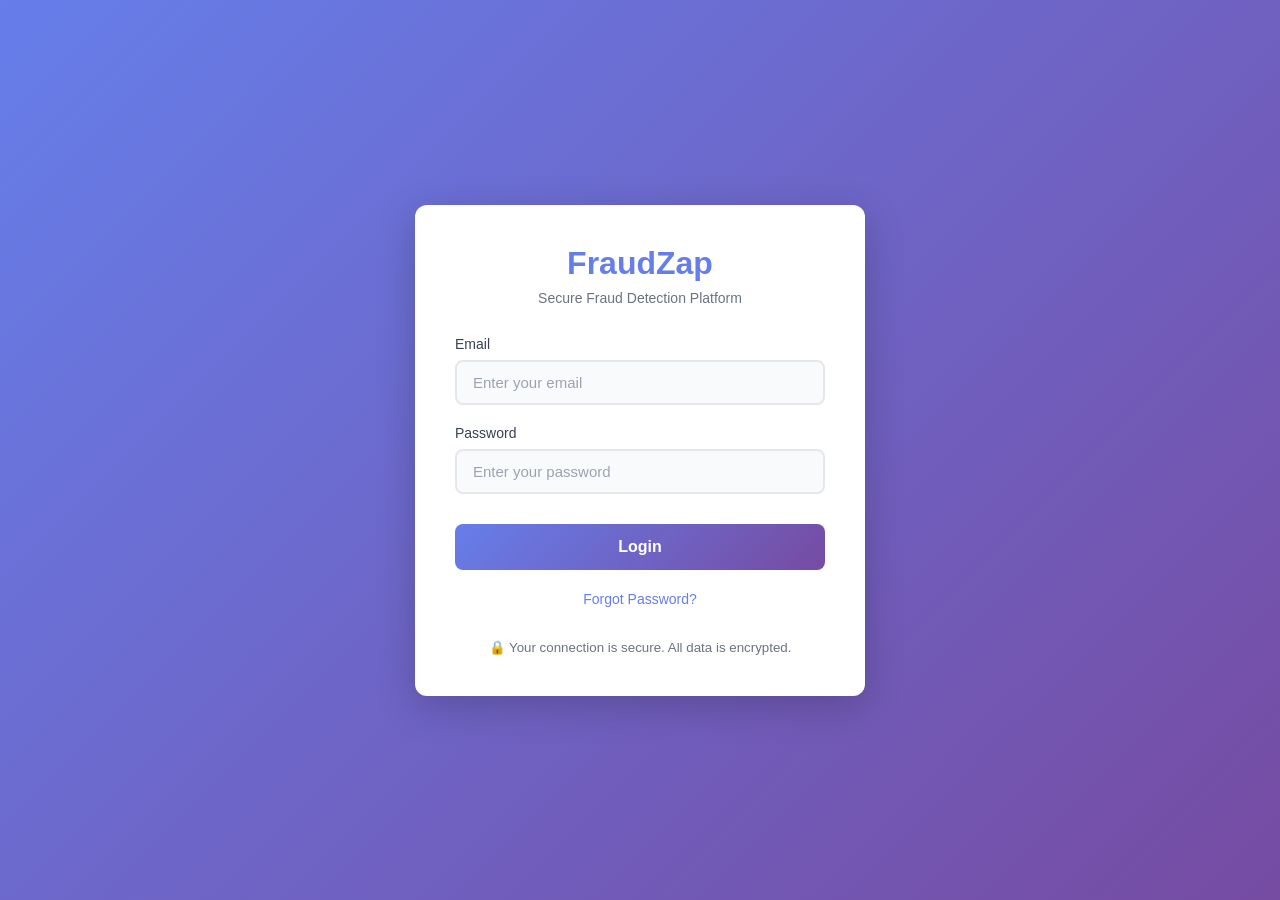
==== index.html @ 6d52099b "Implement FraudZap login homepage with all required features Co-authored-by: pknsubex <238670788+pkn" ====
<!DOCTYPE html>
<html lang="en">
<head>
    <meta charset="UTF-8">
    <meta name="viewport" content="width=device-width, initial-scale=1.0">
    <meta http-equiv="Content-Security-Policy" content="upgrade-insecure-requests">
    <title>FraudZap - Login</title>
    <link rel="stylesheet" href="styles.css">
</head>
<body>
    <div class="container">
        <div class="login-box">
            <div class="logo">
                <h1>FraudZap</h1>
                <p class="tagline">Secure Fraud Detection Platform</p>
            </div>
            
            <form id="loginForm" class="login-form">
                <div class="form-group">
                    <label for="email">Email</label>
                    <input 
                        type="email" 
                        id="email" 
                        name="email" 
                        placeholder="Enter your email" 
                        required
                        autocomplete="email"
                        aria-label="Email address"
                    >
                </div>
                
                <div class="form-group">
                    <label for="password">Password</label>
                    <input 
                        type="password" 
                        id="password" 
                        name="password" 
                        placeholder="Enter your password" 
                        required
                        autocomplete="current-password"
                        aria-label="Password"
                    >
                </div>
                
                <div id="errorMessage" class="error-message" role="alert" aria-live="polite"></div>
                
                <button type="submit" class="login-button" id="loginButton">Login</button>
                
                <div class="forgot-password">
                    <a href="#" id="forgotPasswordLink">Forgot Password?</a>
                </div>
            </form>
            
            <div class="security-notice">
                <small>🔒 Your connection is secure. All data is encrypted.</small>
            </div>
        </div>
    </div>
    
    <!-- Forgot Password Modal -->
    <div id="forgotPasswordModal" class="modal" role="dialog" aria-labelledby="modalTitle" aria-hidden="true">
        <div class="modal-content">
            <span class="close" aria-label="Close modal">&times;</span>
            <h2 id="modalTitle">Reset Password</h2>
            <p>Enter your email address and we'll send you a link to reset your password.</p>
            <form id="forgotPasswordForm">
                <div class="form-group">
                    <label for="resetEmail">Email</label>
                    <input 
                        type="email" 
                        id="resetEmail" 
                        name="resetEmail" 
                        placeholder="Enter your email" 
                        required
                        aria-label="Email for password reset"
                    >
                </div>
                <div id="resetMessage" class="success-message" role="alert" aria-live="polite"></div>
                <button type="submit" class="login-button">Send Reset Link</button>
            </form>
        </div>
    </div>
    
    <script src="script.js"></script>
</body>
</html>
---- styles.css ----
/* Reset and Base Styles */
* {
    margin: 0;
    padding: 0;
    box-sizing: border-box;
}

body {
    font-family: -apple-system, BlinkMacSystemFont, 'Segoe UI', Roboto, 'Helvetica Neue', Arial, sans-serif;
    background: linear-gradient(135deg, #667eea 0%, #764ba2 100%);
    min-height: 100vh;
    display: flex;
    align-items: center;
    justify-content: center;
    padding: 20px;
}

/* Container */
.container {
    width: 100%;
    max-width: 450px;
}

/* Login Box */
.login-box {
    background: white;
    border-radius: 12px;
    box-shadow: 0 10px 40px rgba(0, 0, 0, 0.2);
    padding: 40px;
    animation: fadeIn 0.5s ease-in-out;
}

@keyframes fadeIn {
    from {
        opacity: 0;
        transform: translateY(-20px);
    }
    to {
        opacity: 1;
        transform: translateY(0);
    }
}

/* Logo Section */
.logo {
    text-align: center;
    margin-bottom: 30px;
}

.logo h1 {
    color: #667eea;
    font-size: 32px;
    font-weight: 700;
    margin-bottom: 8px;
}

.tagline {
    color: #6b7280;
    font-size: 14px;
}

/* Form Styles */
.login-form {
    display: flex;
    flex-direction: column;
}

.form-group {
    margin-bottom: 20px;
}

.form-group label {
    display: block;
    margin-bottom: 8px;
    color: #374151;
    font-weight: 500;
    font-size: 14px;
}

.form-group input {
    width: 100%;
    padding: 12px 16px;
    border: 2px solid #e5e7eb;
    border-radius: 8px;
    font-size: 15px;
    transition: all 0.3s ease;
    background-color: #f9fafb;
}

.form-group input:focus {
    outline: none;
    border-color: #667eea;
    background-color: white;
    box-shadow: 0 0 0 3px rgba(102, 126, 234, 0.1);
}

.form-group input::placeholder {
    color: #9ca3af;
}

/* Error Message */
.error-message {
    background-color: #fee2e2;
    color: #dc2626;
    padding: 12px;
    border-radius: 8px;
    margin-bottom: 20px;
    font-size: 14px;
    display: none;
    border-left: 4px solid #dc2626;
}

.error-message.show {
    display: block;
    animation: shake 0.5s ease-in-out;
}

@keyframes shake {
    0%, 100% { transform: translateX(0); }
    25% { transform: translateX(-10px); }
    75% { transform: translateX(10px); }
}

/* Success Message */
.success-message {
    background-color: #d1fae5;
    color: #065f46;
    padding: 12px;
    border-radius: 8px;
    margin-bottom: 20px;
    font-size: 14px;
    display: none;
    border-left: 4px solid #10b981;
}

.success-message.show {
    display: block;
}

/* Login Button */
.login-button {
    width: 100%;
    padding: 14px;
    background: linear-gradient(135deg, #667eea 0%, #764ba2 100%);
    color: white;
    border: none;
    border-radius: 8px;
    font-size: 16px;
    font-weight: 600;
    cursor: pointer;
    transition: all 0.3s ease;
    margin-top: 10px;
}

.login-button:hover {
    transform: translateY(-2px);
    box-shadow: 0 5px 15px rgba(102, 126, 234, 0.4);
}

.login-button:active {
    transform: translateY(0);
}

.login-button:disabled {
    opacity: 0.6;
    cursor: not-allowed;
    transform: none;
}

/* Forgot Password Link */
.forgot-password {
    text-align: center;
    margin-top: 20px;
}

.forgot-password a {
    color: #667eea;
    text-decoration: none;
    font-size: 14px;
    font-weight: 500;
    transition: color 0.3s ease;
}

.forgot-password a:hover {
    color: #764ba2;
    text-decoration: underline;
}

/* Security Notice */
.security-notice {
    margin-top: 30px;
    text-align: center;
    color: #6b7280;
}

/* Modal Styles */
.modal {
    display: none;
    position: fixed;
    z-index: 1000;
    left: 0;
    top: 0;
    width: 100%;
    height: 100%;
    background-color: rgba(0, 0, 0, 0.5);
    animation: fadeIn 0.3s ease-in-out;
}

.modal.show {
    display: flex;
    align-items: center;
    justify-content: center;
}

.modal-content {
    background-color: white;
    padding: 40px;
    border-radius: 12px;
    width: 90%;
    max-width: 450px;
    position: relative;
    animation: slideDown 0.3s ease-in-out;
}

@keyframes slideDown {
    from {
        transform: translateY(-50px);
        opacity: 0;
    }
    to {
        transform: translateY(0);
        opacity: 1;
    }
}

.close {
    position: absolute;
    right: 20px;
    top: 20px;
    font-size: 28px;
    font-weight: bold;
    color: #9ca3af;
    cursor: pointer;
    transition: color 0.3s ease;
}

.close:hover {
    color: #374151;
}

.modal-content h2 {
    color: #374151;
    margin-bottom: 10px;
    font-size: 24px;
}

.modal-content p {
    color: #6b7280;
    margin-bottom: 20px;
    font-size: 14px;
}

/* Responsive Design */
@media (max-width: 480px) {
    .login-box {
        padding: 30px 20px;
    }
    
    .logo h1 {
        font-size: 28px;
    }
    
    .modal-content {
        padding: 30px 20px;
    }
}

/* Accessibility improvements */
input:focus-visible {
    outline: 2px solid #667eea;
    outline-offset: 2px;
}

button:focus-visible {
    outline: 2px solid #ffffff;
    outline-offset: 2px;
}

/* Loading state */
.login-button.loading {
    position: relative;
    color: transparent;
}

.login-button.loading::after {
    content: '';
    position: absolute;
    width: 20px;
    height: 20px;
    top: 50%;
    left: 50%;
    margin-left: -10px;
    margin-top: -10px;
    border: 3px solid rgba(255, 255, 255, 0.3);
    border-top-color: white;
    border-radius: 50%;
    animation: spin 0.8s linear infinite;
}

@keyframes spin {
    to { transform: rotate(360deg); }
}
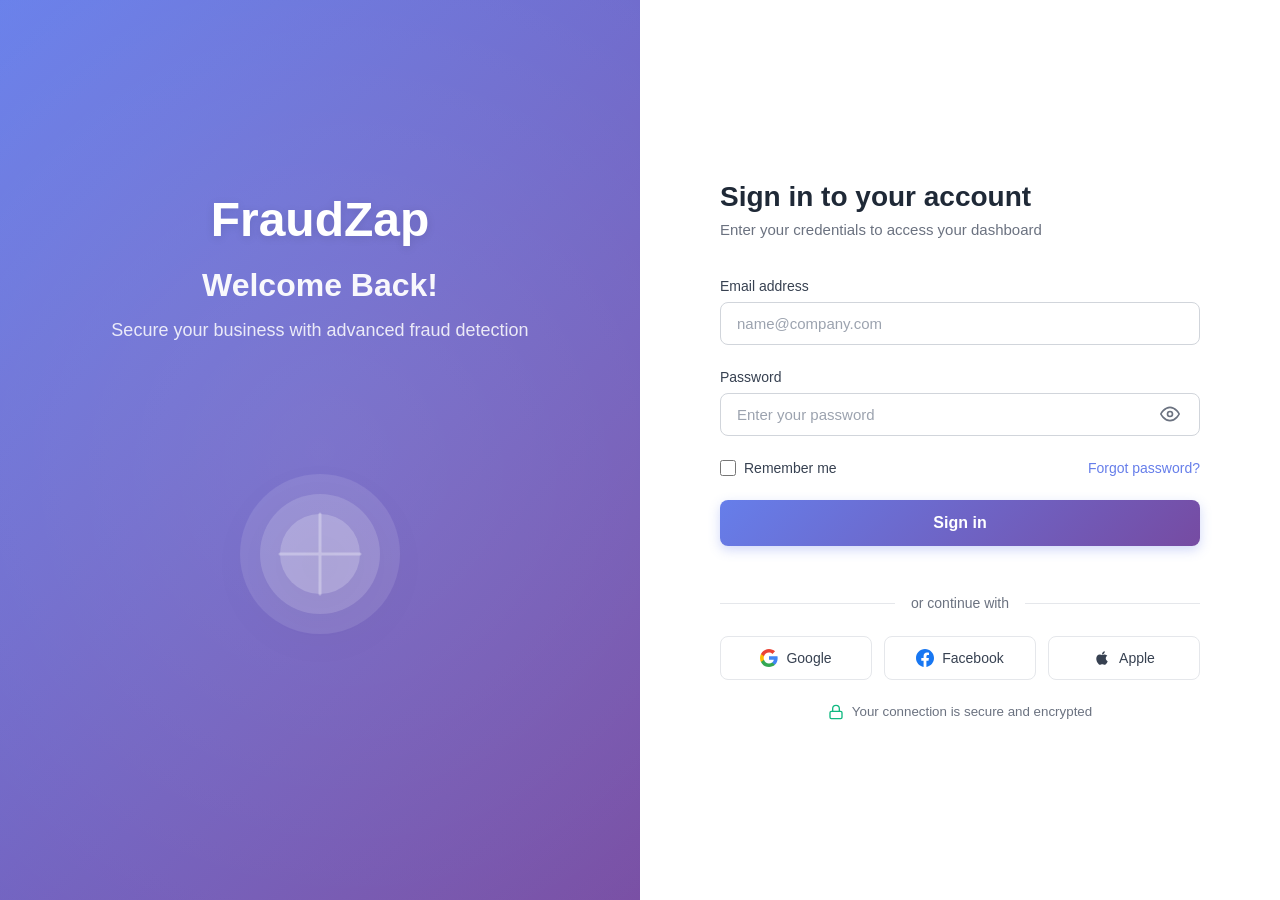
==== commit affe2253: "Implement modern split-screen login design with new features Co-authored-by: pknsubex <238670788+pkn" ====
--- a/index.html
+++ b/index.html
@@ -8,51 +8,123 @@
     <link rel="stylesheet" href="styles.css">
 </head>
 <body>
-    <div class="container">
-        <div class="login-box">
-            <div class="logo">
-                <h1>FraudZap</h1>
-                <p class="tagline">Secure Fraud Detection Platform</p>
+    <div class="split-container">
+        <!-- Left side: Branding and illustration -->
+        <div class="left-panel">
+            <div class="branding-content">
+                <div class="brand-logo">
+                    <h1>FraudZap</h1>
+                </div>
+                <div class="brand-tagline">
+                    <h2>Welcome Back!</h2>
+                    <p>Secure your business with advanced fraud detection</p>
+                </div>
+                <div class="illustration">
+                    <svg viewBox="0 0 400 300" xmlns="http://www.w3.org/2000/svg">
+                        <circle cx="200" cy="150" r="80" fill="rgba(255,255,255,0.1)" />
+                        <circle cx="200" cy="150" r="60" fill="rgba(255,255,255,0.15)" />
+                        <circle cx="200" cy="150" r="40" fill="rgba(255,255,255,0.2)" />
+                        <path d="M 200 110 L 200 190 M 160 150 L 240 150" stroke="rgba(255,255,255,0.3)" stroke-width="3" stroke-linecap="round"/>
+                    </svg>
+                </div>
             </div>
-            
-            <form id="loginForm" class="login-form">
-                <div class="form-group">
-                    <label for="email">Email</label>
-                    <input 
-                        type="email" 
-                        id="email" 
-                        name="email" 
-                        placeholder="Enter your email" 
-                        required
-                        autocomplete="email"
-                        aria-label="Email address"
-                    >
+        </div>
+        
+        <!-- Right side: Login form -->
+        <div class="right-panel">
+            <div class="login-box">
+                <div class="form-header">
+                    <h2>Sign in to your account</h2>
+                    <p>Enter your credentials to access your dashboard</p>
                 </div>
                 
-                <div class="form-group">
-                    <label for="password">Password</label>
-                    <input 
-                        type="password" 
-                        id="password" 
-                        name="password" 
-                        placeholder="Enter your password" 
-                        required
-                        autocomplete="current-password"
-                        aria-label="Password"
-                    >
+                <form id="loginForm" class="login-form">
+                    <div class="form-group">
+                        <label for="email">Email address</label>
+                        <input 
+                            type="email" 
+                            id="email" 
+                            name="email" 
+                            placeholder="name@company.com" 
+                            required
+                            autocomplete="email"
+                            aria-label="Email address"
+                        >
+                    </div>
+                    
+                    <div class="form-group">
+                        <label for="password">Password</label>
+                        <div class="password-wrapper">
+                            <input 
+                                type="password" 
+                                id="password" 
+                                name="password" 
+                                placeholder="Enter your password" 
+                                required
+                                autocomplete="current-password"
+                                aria-label="Password"
+                            >
+                            <button type="button" class="password-toggle" id="passwordToggle" aria-label="Toggle password visibility">
+                                <svg class="eye-icon" width="20" height="20" viewBox="0 0 24 24" fill="none" stroke="currentColor" stroke-width="2">
+                                    <path d="M1 12s4-8 11-8 11 8 11 8-4 8-11 8-11-8-11-8z"></path>
+                                    <circle cx="12" cy="12" r="3"></circle>
+                                </svg>
+                                <svg class="eye-off-icon" width="20" height="20" viewBox="0 0 24 24" fill="none" stroke="currentColor" stroke-width="2" style="display:none;">
+                                    <path d="M17.94 17.94A10.07 10.07 0 0 1 12 20c-7 0-11-8-11-8a18.45 18.45 0 0 1 5.06-5.94M9.9 4.24A9.12 9.12 0 0 1 12 4c7 0 11 8 11 8a18.5 18.5 0 0 1-2.16 3.19m-6.72-1.07a3 3 0 1 1-4.24-4.24"></path>
+                                    <line x1="1" y1="1" x2="23" y2="23"></line>
+                                </svg>
+                            </button>
+                        </div>
+                    </div>
+                    
+                    <div class="form-options">
+                        <label class="remember-me">
+                            <input type="checkbox" id="rememberMe" name="rememberMe">
+                            <span>Remember me</span>
+                        </label>
+                        <a href="#" id="forgotPasswordLink" class="forgot-link">Forgot password?</a>
+                    </div>
+                    
+                    <div id="errorMessage" class="error-message" role="alert" aria-live="polite"></div>
+                    
+                    <button type="submit" class="login-button" id="loginButton">Sign in</button>
+                    
+                    <div class="divider">
+                        <span>or continue with</span>
+                    </div>
+                    
+                    <div class="social-login">
+                        <button type="button" class="social-button google" aria-label="Sign in with Google">
+                            <svg width="18" height="18" viewBox="0 0 18 18" xmlns="http://www.w3.org/2000/svg">
+                                <path d="M17.64 9.2c0-.637-.057-1.251-.164-1.84H9v3.481h4.844c-.209 1.125-.843 2.078-1.796 2.717v2.258h2.908c1.702-1.567 2.684-3.874 2.684-6.615z" fill="#4285F4"/>
+                                <path d="M9 18c2.43 0 4.467-.806 5.956-2.18l-2.908-2.259c-.806.54-1.837.86-3.048.86-2.344 0-4.328-1.584-5.036-3.711H.957v2.332C2.438 15.983 5.482 18 9 18z" fill="#34A853"/>
+                                <path d="M3.964 10.71c-.18-.54-.282-1.117-.282-1.71s.102-1.17.282-1.71V4.958H.957C.347 6.173 0 7.548 0 9s.348 2.827.957 4.042l3.007-2.332z" fill="#FBBC05"/>
+                                <path d="M9 3.58c1.321 0 2.508.454 3.44 1.345l2.582-2.58C13.463.891 11.426 0 9 0 5.482 0 2.438 2.017.957 4.958L3.964 7.29C4.672 5.163 6.656 3.58 9 3.58z" fill="#EA4335"/>
+                            </svg>
+                            Google
+                        </button>
+                        <button type="button" class="social-button facebook" aria-label="Sign in with Facebook">
+                            <svg width="18" height="18" viewBox="0 0 24 24" fill="#1877F2" xmlns="http://www.w3.org/2000/svg">
+                                <path d="M24 12.073c0-6.627-5.373-12-12-12s-12 5.373-12 12c0 5.99 4.388 10.954 10.125 11.854v-8.385H7.078v-3.47h3.047V9.43c0-3.007 1.792-4.669 4.533-4.669 1.312 0 2.686.235 2.686.235v2.953H15.83c-1.491 0-1.956.925-1.956 1.874v2.25h3.328l-.532 3.47h-2.796v8.385C19.612 23.027 24 18.062 24 12.073z"/>
+                            </svg>
+                            Facebook
+                        </button>
+                        <button type="button" class="social-button apple" aria-label="Sign in with Apple">
+                            <svg width="18" height="18" viewBox="0 0 24 24" fill="currentColor" xmlns="http://www.w3.org/2000/svg">
+                                <path d="M17.05 20.28c-.98.95-2.05.8-3.08.35-1.09-.46-2.09-.48-3.24 0-1.44.62-2.2.44-3.06-.35C2.79 15.25 3.51 7.59 9.05 7.31c1.35.07 2.29.74 3.08.8 1.18-.24 2.31-.93 3.57-.84 1.51.12 2.65.72 3.4 1.8-3.12 1.87-2.38 5.98.48 7.13-.57 1.5-1.31 2.99-2.54 4.09l.01-.01zM12.03 7.25c-.15-2.23 1.66-4.07 3.74-4.25.29 2.58-2.34 4.5-3.74 4.25z"/>
+                            </svg>
+                            Apple
+                        </button>
+                    </div>
+                </form>
+                
+                <div class="security-notice">
+                    <svg width="16" height="16" viewBox="0 0 24 24" fill="none" stroke="currentColor" stroke-width="2">
+                        <rect x="3" y="11" width="18" height="11" rx="2" ry="2"></rect>
+                        <path d="M7 11V7a5 5 0 0 1 10 0v4"></path>
+                    </svg>
+                    <small>Your connection is secure and encrypted</small>
                 </div>
-                
-                <div id="errorMessage" class="error-message" role="alert" aria-live="polite"></div>
-                
-                <button type="submit" class="login-button" id="loginButton">Login</button>
-                
-                <div class="forgot-password">
-                    <a href="#" id="forgotPasswordLink">Forgot Password?</a>
-                </div>
-            </form>
-            
-            <div class="security-notice">
-                <small>🔒 Your connection is secure. All data is encrypted.</small>
             </div>
         </div>
     </div>
--- a/styles.css
+++ b/styles.css
@@ -7,27 +7,104 @@
 
 body {
     font-family: -apple-system, BlinkMacSystemFont, 'Segoe UI', Roboto, 'Helvetica Neue', Arial, sans-serif;
+    min-height: 100vh;
+    overflow-x: hidden;
+}
+
+/* Split Container */
+.split-container {
+    display: flex;
+    min-height: 100vh;
+    width: 100%;
+}
+
+/* Left Panel - Branding */
+.left-panel {
+    flex: 1;
     background: linear-gradient(135deg, #667eea 0%, #764ba2 100%);
-    min-height: 100vh;
     display: flex;
     align-items: center;
     justify-content: center;
-    padding: 20px;
-}
-
-/* Container */
-.container {
+    padding: 60px;
+    position: relative;
+    overflow: hidden;
+}
+
+.left-panel::before {
+    content: '';
+    position: absolute;
+    top: -50%;
+    left: -50%;
+    width: 200%;
+    height: 200%;
+    background: radial-gradient(circle, rgba(255,255,255,0.1) 0%, transparent 70%);
+    animation: pulse 15s ease-in-out infinite;
+}
+
+@keyframes pulse {
+    0%, 100% { transform: scale(1) rotate(0deg); }
+    50% { transform: scale(1.1) rotate(5deg); }
+}
+
+.branding-content {
+    position: relative;
+    z-index: 1;
+    text-align: center;
+    color: white;
+}
+
+.brand-logo h1 {
+    font-size: 48px;
+    font-weight: 700;
+    margin-bottom: 20px;
+    text-shadow: 0 2px 10px rgba(0,0,0,0.1);
+}
+
+.brand-tagline h2 {
+    font-size: 32px;
+    font-weight: 600;
+    margin-bottom: 12px;
+    opacity: 0.95;
+}
+
+.brand-tagline p {
+    font-size: 18px;
+    opacity: 0.85;
+    line-height: 1.6;
+}
+
+.illustration {
+    margin-top: 60px;
+    animation: float 6s ease-in-out infinite;
+}
+
+.illustration svg {
+    max-width: 400px;
     width: 100%;
-    max-width: 450px;
+    height: auto;
+    filter: drop-shadow(0 10px 20px rgba(0,0,0,0.1));
+}
+
+@keyframes float {
+    0%, 100% { transform: translateY(0px); }
+    50% { transform: translateY(-20px); }
+}
+
+/* Right Panel - Login Form */
+.right-panel {
+    flex: 1;
+    background: #ffffff;
+    display: flex;
+    align-items: center;
+    justify-content: center;
+    padding: 60px;
 }
 
 /* Login Box */
 .login-box {
-    background: white;
-    border-radius: 12px;
-    box-shadow: 0 10px 40px rgba(0, 0, 0, 0.2);
-    padding: 40px;
-    animation: fadeIn 0.5s ease-in-out;
+    width: 100%;
+    max-width: 480px;
+    animation: fadeIn 0.6s ease-in-out;
 }
 
 @keyframes fadeIn {
@@ -42,21 +119,20 @@
 }
 
 /* Logo Section */
-.logo {
-    text-align: center;
-    margin-bottom: 30px;
-}
-
-.logo h1 {
-    color: #667eea;
-    font-size: 32px;
+.form-header {
+    margin-bottom: 40px;
+}
+
+.form-header h2 {
+    color: #1f2937;
+    font-size: 28px;
     font-weight: 700;
     margin-bottom: 8px;
 }
 
-.tagline {
+.form-header p {
     color: #6b7280;
-    font-size: 14px;
+    font-size: 15px;
 }
 
 /* Form Styles */
@@ -66,7 +142,7 @@
 }
 
 .form-group {
-    margin-bottom: 20px;
+    margin-bottom: 24px;
 }
 
 .form-group label {
@@ -80,22 +156,97 @@
 .form-group input {
     width: 100%;
     padding: 12px 16px;
-    border: 2px solid #e5e7eb;
+    border: 1.5px solid #d1d5db;
     border-radius: 8px;
     font-size: 15px;
-    transition: all 0.3s ease;
-    background-color: #f9fafb;
+    transition: all 0.2s ease;
+    background-color: #ffffff;
+    color: #111827;
+}
+
+.form-group input:hover {
+    border-color: #9ca3af;
 }
 
 .form-group input:focus {
     outline: none;
     border-color: #667eea;
-    background-color: white;
     box-shadow: 0 0 0 3px rgba(102, 126, 234, 0.1);
 }
 
 .form-group input::placeholder {
     color: #9ca3af;
+}
+
+/* Password Wrapper with Toggle */
+.password-wrapper {
+    position: relative;
+}
+
+.password-wrapper input {
+    padding-right: 48px;
+}
+
+.password-toggle {
+    position: absolute;
+    right: 12px;
+    top: 50%;
+    transform: translateY(-50%);
+    background: none;
+    border: none;
+    cursor: pointer;
+    color: #6b7280;
+    padding: 8px;
+    display: flex;
+    align-items: center;
+    justify-content: center;
+    transition: color 0.2s ease;
+}
+
+.password-toggle:hover {
+    color: #374151;
+}
+
+.password-toggle:focus {
+    outline: 2px solid #667eea;
+    outline-offset: 2px;
+    border-radius: 4px;
+}
+
+/* Form Options */
+.form-options {
+    display: flex;
+    align-items: center;
+    justify-content: space-between;
+    margin-bottom: 24px;
+    font-size: 14px;
+}
+
+.remember-me {
+    display: flex;
+    align-items: center;
+    gap: 8px;
+    cursor: pointer;
+    color: #374151;
+}
+
+.remember-me input[type="checkbox"] {
+    width: 16px;
+    height: 16px;
+    cursor: pointer;
+    accent-color: #667eea;
+}
+
+.forgot-link {
+    color: #667eea;
+    text-decoration: none;
+    font-weight: 500;
+    transition: color 0.2s ease;
+}
+
+.forgot-link:hover {
+    color: #5a67d8;
+    text-decoration: underline;
 }
 
 /* Error Message */
@@ -140,7 +291,7 @@
 /* Login Button */
 .login-button {
     width: 100%;
-    padding: 14px;
+    padding: 14px 16px;
     background: linear-gradient(135deg, #667eea 0%, #764ba2 100%);
     color: white;
     border: none;
@@ -149,12 +300,13 @@
     font-weight: 600;
     cursor: pointer;
     transition: all 0.3s ease;
-    margin-top: 10px;
+    margin-bottom: 24px;
+    box-shadow: 0 4px 12px rgba(102, 126, 234, 0.3);
 }
 
 .login-button:hover {
     transform: translateY(-2px);
-    box-shadow: 0 5px 15px rgba(102, 126, 234, 0.4);
+    box-shadow: 0 6px 20px rgba(102, 126, 234, 0.4);
 }
 
 .login-button:active {
@@ -167,30 +319,93 @@
     transform: none;
 }
 
-/* Forgot Password Link */
-.forgot-password {
+.login-button:focus {
+    outline: 2px solid #667eea;
+    outline-offset: 2px;
+}
+
+/* Divider */
+.divider {
+    position: relative;
     text-align: center;
-    margin-top: 20px;
-}
-
-.forgot-password a {
-    color: #667eea;
-    text-decoration: none;
+    margin: 24px 0;
+}
+
+.divider::before {
+    content: '';
+    position: absolute;
+    top: 50%;
+    left: 0;
+    right: 0;
+    height: 1px;
+    background: #e5e7eb;
+}
+
+.divider span {
+    position: relative;
+    background: white;
+    padding: 0 16px;
+    color: #6b7280;
     font-size: 14px;
     font-weight: 500;
-    transition: color 0.3s ease;
-}
-
-.forgot-password a:hover {
-    color: #764ba2;
-    text-decoration: underline;
+}
+
+/* Social Login Buttons */
+.social-login {
+    display: grid;
+    grid-template-columns: repeat(3, 1fr);
+    gap: 12px;
+    margin-bottom: 24px;
+}
+
+.social-button {
+    display: flex;
+    align-items: center;
+    justify-content: center;
+    gap: 8px;
+    padding: 12px;
+    border: 1.5px solid #e5e7eb;
+    border-radius: 8px;
+    background: white;
+    color: #374151;
+    font-size: 14px;
+    font-weight: 500;
+    cursor: pointer;
+    transition: all 0.2s ease;
+}
+
+.social-button:hover {
+    background: #f9fafb;
+    border-color: #d1d5db;
+    transform: translateY(-1px);
+}
+
+.social-button:active {
+    transform: translateY(0);
+}
+
+.social-button:focus {
+    outline: 2px solid #667eea;
+    outline-offset: 2px;
+}
+
+.social-button svg {
+    flex-shrink: 0;
 }
 
 /* Security Notice */
 .security-notice {
-    margin-top: 30px;
+    display: flex;
+    align-items: center;
+    justify-content: center;
+    gap: 8px;
     text-align: center;
     color: #6b7280;
+}
+
+.security-notice svg {
+    color: #10b981;
+    flex-shrink: 0;
 }
 
 /* Modal Styles */
@@ -261,28 +476,122 @@
 }
 
 /* Responsive Design */
+@media (max-width: 1024px) {
+    .left-panel {
+        padding: 40px;
+    }
+    
+    .right-panel {
+        padding: 40px;
+    }
+    
+    .brand-logo h1 {
+        font-size: 36px;
+    }
+    
+    .brand-tagline h2 {
+        font-size: 24px;
+    }
+    
+    .brand-tagline p {
+        font-size: 16px;
+    }
+}
+
+@media (max-width: 768px) {
+    .split-container {
+        flex-direction: column;
+    }
+    
+    .left-panel {
+        min-height: 40vh;
+        padding: 40px 20px;
+    }
+    
+    .right-panel {
+        padding: 40px 20px;
+    }
+    
+    .brand-logo h1 {
+        font-size: 32px;
+    }
+    
+    .brand-tagline h2 {
+        font-size: 22px;
+    }
+    
+    .brand-tagline p {
+        font-size: 15px;
+    }
+    
+    .illustration {
+        margin-top: 30px;
+    }
+    
+    .illustration svg {
+        max-width: 250px;
+    }
+    
+    .form-header h2 {
+        font-size: 24px;
+    }
+    
+    .social-login {
+        grid-template-columns: 1fr;
+    }
+    
+    .social-button {
+        justify-content: flex-start;
+        padding: 14px 16px;
+    }
+}
+
 @media (max-width: 480px) {
+    .left-panel {
+        min-height: 30vh;
+        padding: 30px 20px;
+    }
+    
+    .brand-logo h1 {
+        font-size: 28px;
+    }
+    
+    .brand-tagline h2 {
+        font-size: 20px;
+    }
+    
+    .brand-tagline p {
+        font-size: 14px;
+    }
+    
+    .illustration {
+        margin-top: 20px;
+    }
+    
+    .illustration svg {
+        max-width: 200px;
+    }
+    
     .login-box {
-        padding: 30px 20px;
-    }
-    
-    .logo h1 {
-        font-size: 28px;
-    }
-    
-    .modal-content {
-        padding: 30px 20px;
+        max-width: 100%;
+    }
+    
+    .form-header h2 {
+        font-size: 22px;
+    }
+    
+    .form-options {
+        flex-direction: column;
+        align-items: flex-start;
+        gap: 12px;
     }
 }
 
 /* Accessibility improvements */
-input:focus-visible {
+input:focus-visible,
+button:focus-visible,
+a:focus-visible {
     outline: 2px solid #667eea;
-    outline-offset: 2px;
-}
-
-button:focus-visible {
-    outline: 2px solid #ffffff;
     outline-offset: 2px;
 }
 
